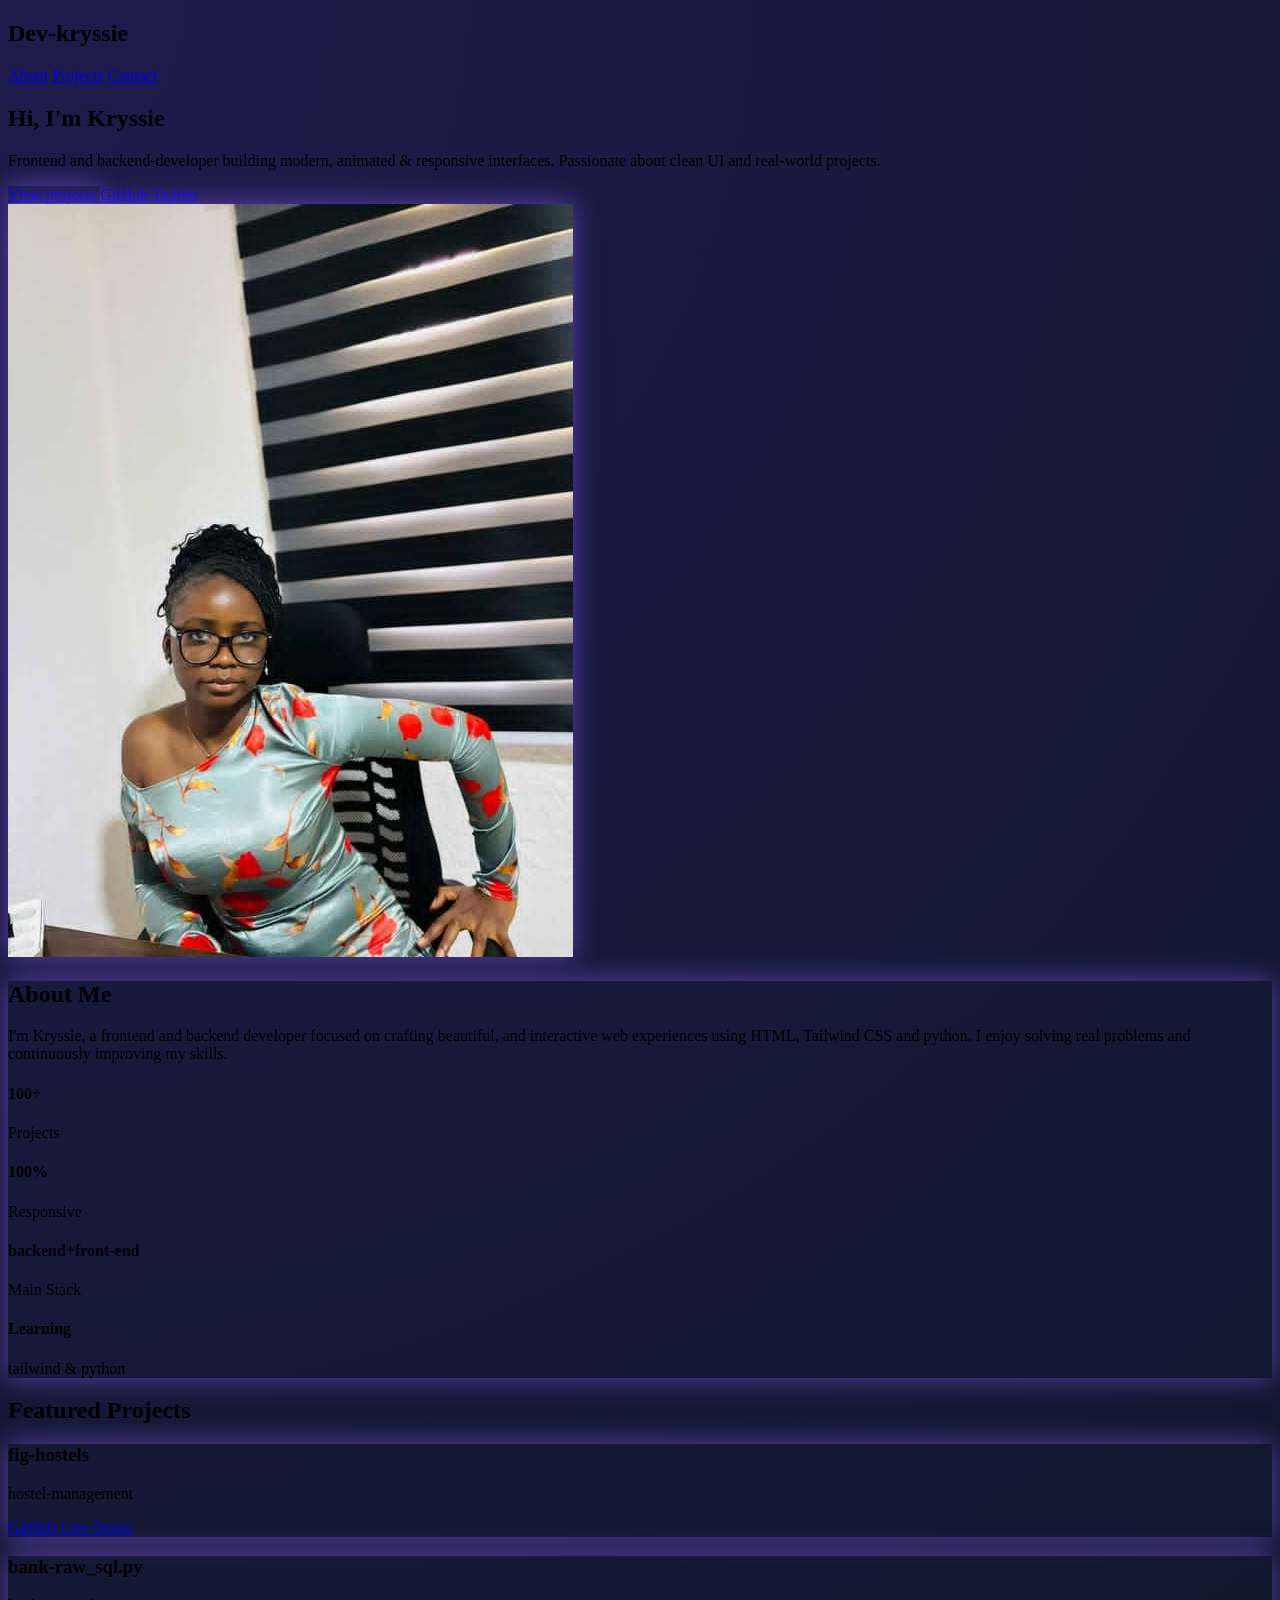
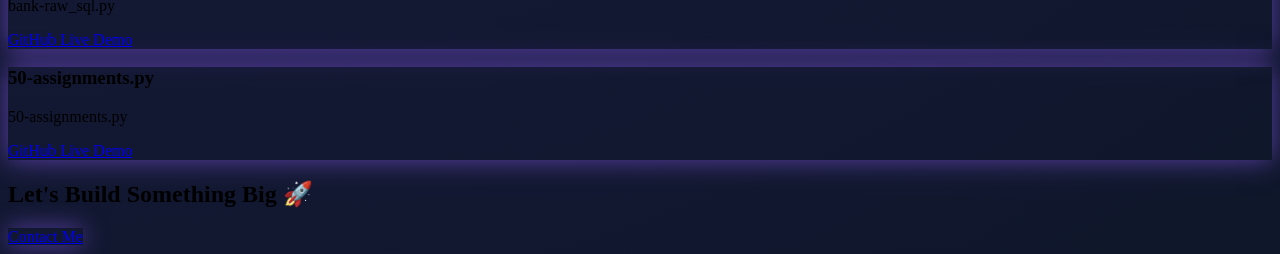
==== index.html @ d331d617 "move a file" ====
<!doctype html>
<html>
<head>
  <meta charset="UTF-8">
  <meta name="viewport" content="width=device-width, initial-scale=1.0">
  <link href="./output.css" rel="stylesheet">
</head>
<body>

  <style>
    body {
      background: radial-gradient(circle at top left, #1e1b4b, #0f172a);
    }

    .glow {
      box-shadow: 0 0 25px rgba(139, 92, 246, 0.6);
    }

    .floating {
      animation: float 4s ease-in-out infinite;
    }

    @keyframes float {
      0%,100% { transform: translateY(0); }
      50% { transform: translateY(-15px); }
    }
  </style>
</head>

<body class="text-white">

<!-- NAVBAR -->
<nav class="max-w-6xl mx-auto p-6 flex justify-between items-center">
  <h1 class="text-2xl font-bold text-pink-400">Dev-kryssie</h1>

  <div class="hidden md:flex gap-8">
    <a href="#about" class="hover:text-purple-400">About</a>
    <a href="#projects" class="hover:text-purple-400">Projects</a>
    <a href="#contact" class="hover:text-purple-400">Contact</a>
  </div>
</nav>

<!-- HERO -->
<section class="max-w-6xl mx-auto px-6 py-24 flex flex-col md:flex-row items-center gap-16">

  <!-- TEXT -->
  <div class="md:w-1/2" data-aos="fade-right">
    <h2 class="text-5xl md:text-6xl font-bold mb-6">
      Hi, I'm <span class="text-purple-400">Kryssie</span>
    </h2>

    <p class="text-gray-300 text-lg mb-8">
      Frontend and backend-developer building modern, animated & responsive interfaces.
      Passionate about clean UI and real-world projects.
    </p>

    <div class="flex gap-6">
      <a href="#projects"
         class="bg-purple-500 px-6 py-3 rounded-full glow hover:bg-purple-600 transition">
         View projects
      </a>

      <a href="https://github.com/devkryssie"
         target="_blank"
         class="border border-purple-400 px-6 py-3 rounded-full hover:bg-purple-400 hover:text-black transition">
         GitHub
      </a>
            <a href="https://twitter.com/christabel"
         target="_blank"
         class="border border-purple-400 px-6 py-3 rounded-full hover:bg-purple-400 hover:text-black transition">
         Twitter
      </a>
    </div>

    <!-- ICON LINKS -->
    <div class="flex gap-6 mt-6 text-2xl">
      <a href="https://github.com/christabel" target="_blank" class="hover:text-purple-400">
        <i class="fab fa-github"></i>
      </a>
      <a href="https://vercel.com/christabel" target="_blank" class="hover:text-purple-400">
        <i class="fas fa-globe"></i>
      </a>
    </div>
  </div>

  <!-- IMAGE -->
  <div class="md:w-1/2 flex justify-center" data-aos="fade-left">
    <img src="/assets/header/port.jfif"
         alt="Kryssie"
         class="w-80 h-80 object-cover  border-4 border-purple-500 glow floating">
  </div>

</section>

<!-- ABOUT -->
<section id="about" class="max-w-5xl mx-auto px-6 py-20">

  <div class="bg-white/10 backdrop-blur-lg p-10 rounded-3xl glow" data-aos="fade-up">
    <h2 class="text-3xl font-bold text-purple-400 mb-6">About Me</h2>

    <p class="text-gray-300 leading-relaxed mb-8">
      I'm Kryssie, a frontend and backend developer focused on crafting beautiful,
       and interactive web experiences using HTML, Tailwind CSS
      and python. I enjoy solving real problems and continuously improving
      my skills.
    </p>

    <!-- STATS -->
    <div class="grid grid-cols-2 md:grid-cols-4 gap-6 text-center">
      <div>
        <h4 class="text-2xl font-bold text-purple-400">100+</h4>
        <p class="text-gray-400">Projects</p>
      </div>
      <div>
        <h4 class="text-2xl font-bold text-purple-400">100%</h4>
        <p class="text-gray-400">Responsive</p>
      </div>
      <div>
        <h4 class="text-2xl font-bold text-purple-400">backend+front-end</h4>
        <p class="text-gray-400">Main Stack</p>
      </div>
      <div>
        <h4 class="text-2xl font-bold text-purple-400">Learning</h4>
        <p class="text-gray-400">tailwind & python</p>
      </div>
    </div>
  </div>

</section>

<!-- PROJECTS -->
<section id="projects" class="max-w-6xl mx-auto px-6 py-24">

  <h2 class="text-4xl font-bold text-center text-purple-400 mb-16"
      data-aos="fade-up">
      Featured Projects
  </h2>

  <div class="grid md:grid-cols-3 gap-10">

    <!-- PROJECT CARD -->
    <div class="bg-white/10 backdrop-blur-lg p-6 rounded-2xl hover:scale-105 transition glow"
         data-aos="zoom-in">
      


      <h3 class="text-xl font-semibold mb-2">fig-hostels</h3>

      <p class="text-gray-400 mb-4">
        hostel-management
      </p>

      <div class="flex gap-4">
        <a href="https://github.com/devkryssie/fig-hostels"
           target="_blank"
           class="text-purple-400 hover:underline">
           GitHub
        </a>
        <a href="https://fig-hostels.vercel.app"
           target="_blank"
           class="text-purple-400 hover:underline">
           Live Demo
        </a>
      </div>
      
    </div>

      <div class="grid md:grid-cols-3 gap-10">

    <!-- PROJECT CARD -->
    <div class="bg-white/10 backdrop-blur-lg w-80 p-6 rounded-2xl hover:scale-105 transition glow"
         data-aos="zoom-in">
      


      <h3 class="text-xl font-semibold mb-2">bank-raw_sql.py</h3>

      <p class="text-gray-400 mb-4">
        bank-raw_sql.py
      </p>

      <div class="flex gap-4">
        <a href="https://github.com/devkryssie/bank-raw_sql"
           target="_blank"
           class="text-purple-400 hover:underline">
           GitHub
        </a>
        <a href="https://christabel.vercel.app"
           target="_blank"
           class="text-purple-400 hover:underline">
           Live Demo
        </a>
      </div>
      
    </div>
  </div>
    <div class="grid md:grid-cols-3 gap-10">

    <!-- PROJECT CARD -->
    <div class="bg-white/10 backdrop-blur-lg p-6 rounded-2xl w-80 hover:scale-105 transition glow"
         data-aos="zoom-in">
      


      <h3 class="text-xl font-semibold mb-2">50-assignments.py</h3>

      <p class="text-gray-400 mb-4">
        50-assignments.py
      </p>

      <div class="flex gap-4">
        <a href="https://github.com/devkryssie/50-assignments.py"
           target="_blank"
           class="text-purple-400 hover:underline">
           GitHub
        </a>
        <a href="https://christabel.vercel.app"
           target="_blank"
           class="text-purple-400 hover:underline">
           Live Demo
        </a>
      </div>
      
    </div>
</section>

<!-- CONTACT -->
<section id="contact" class="text-center py-20">
  <h2 class="text-4xl font-bold text-purple-400 mb-6"
      data-aos="fade-up">
      Let's Build Something Big 🚀
  </h2>

  <a href="contact.html"
     class="bg-purple-500 px-8 py-4 rounded-full glow hover:bg-purple-600 transition">
     Contact Me
  </a>
</section>

<script>
  AOS.init({
    duration: 1000,
    once: true
  });
</script>


</body>
</html>
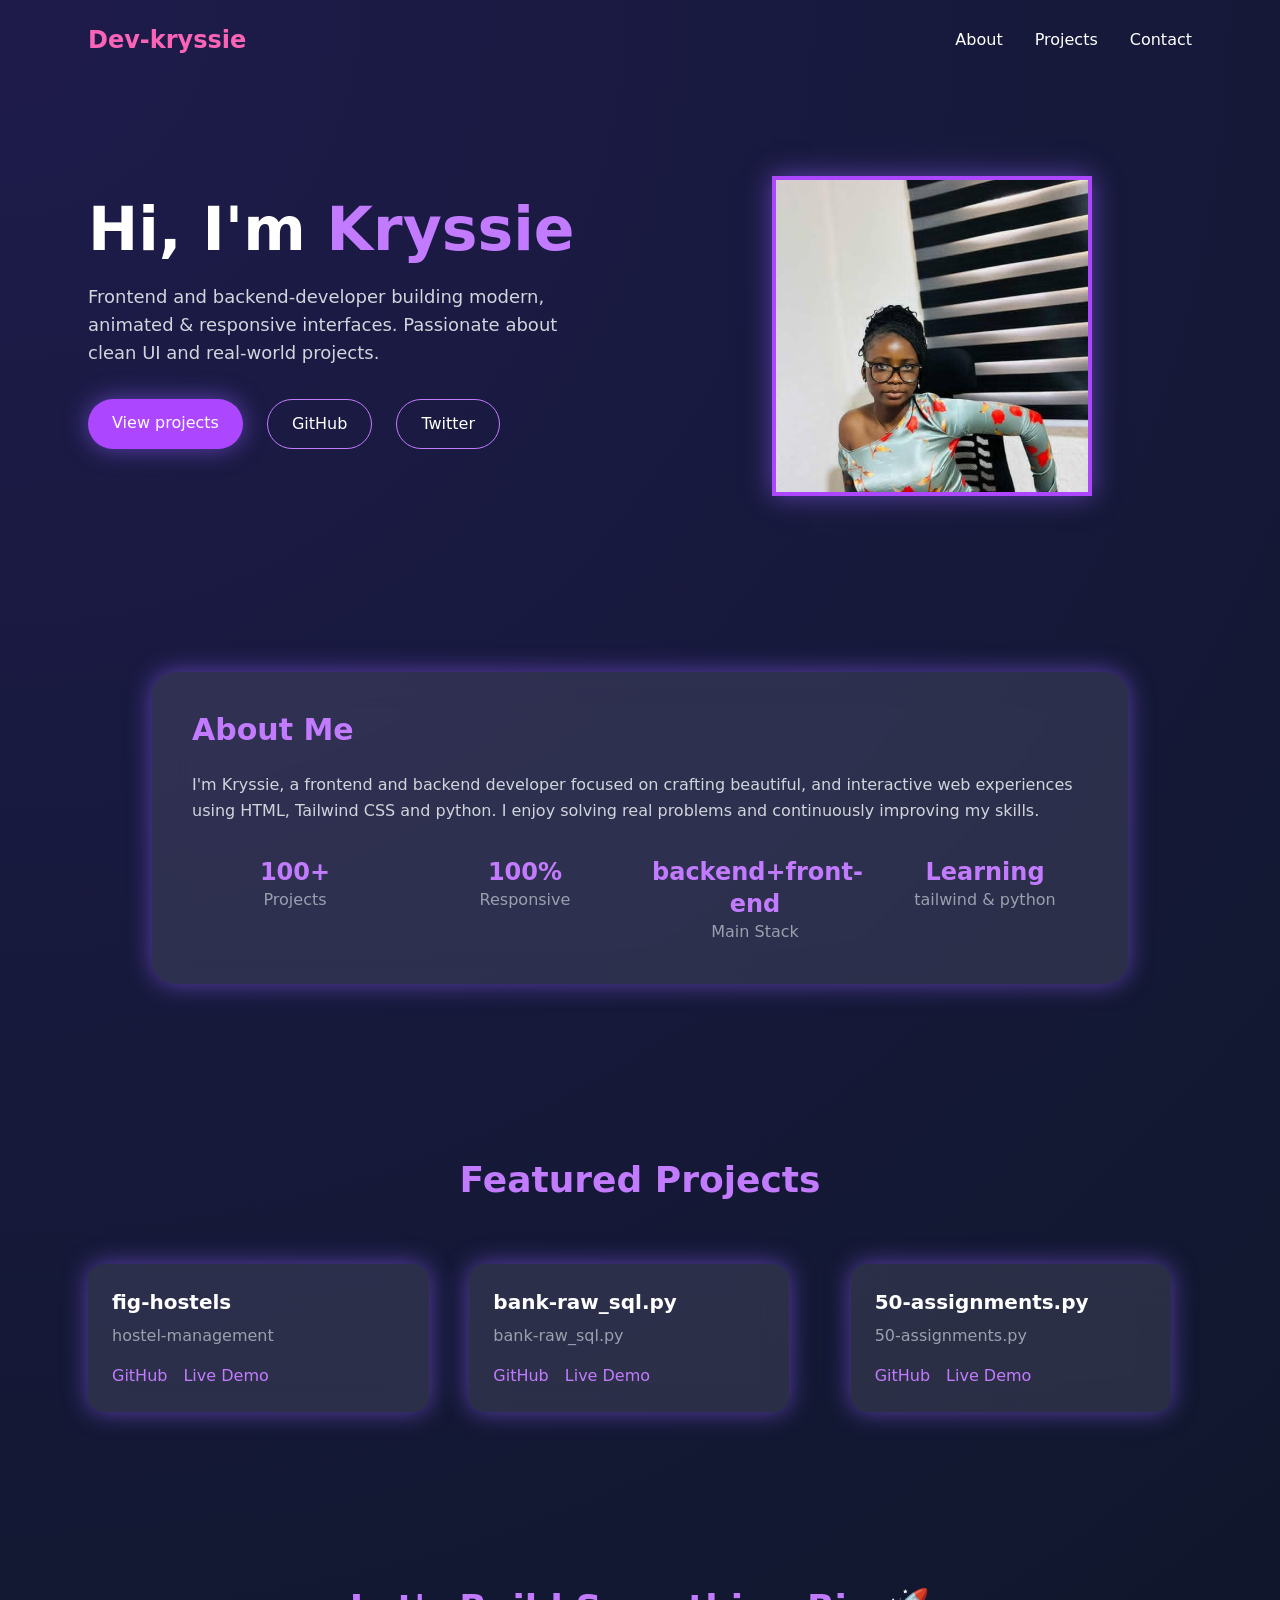
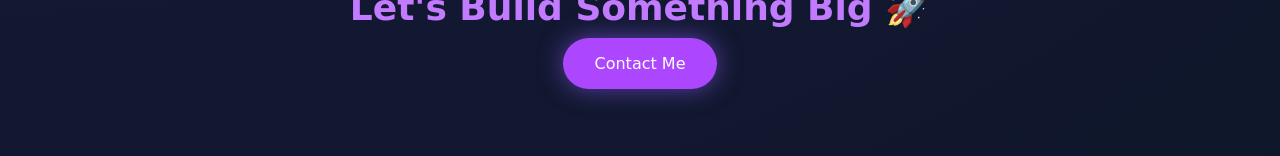
==== commit f61b5eea: "change" ====
--- a/index.html
+++ b/index.html
@@ -3,7 +3,7 @@
 <head>
   <meta charset="UTF-8">
   <meta name="viewport" content="width=device-width, initial-scale=1.0">
-  <link href="./output.css" rel="stylesheet">
+  <link href="src/output.css" rel="stylesheet">
 </head>
 <body>
 
--- a/src/output.css
+++ b/src/output.css
@@ -0,0 +1,677 @@
+/*! tailwindcss v4.2.1 | MIT License | https://tailwindcss.com */
+@layer properties;
+@layer theme, base, components, utilities;
+@layer theme {
+  :root, :host {
+    --font-sans: ui-sans-serif, system-ui, sans-serif, "Apple Color Emoji",
+      "Segoe UI Emoji", "Segoe UI Symbol", "Noto Color Emoji";
+    --font-mono: ui-monospace, SFMono-Regular, Menlo, Monaco, Consolas, "Liberation Mono",
+      "Courier New", monospace;
+    --color-purple-400: oklch(71.4% 0.203 305.504);
+    --color-purple-500: oklch(62.7% 0.265 303.9);
+    --color-purple-600: oklch(55.8% 0.288 302.321);
+    --color-pink-400: oklch(71.8% 0.202 349.761);
+    --color-gray-300: oklch(87.2% 0.01 258.338);
+    --color-gray-400: oklch(70.7% 0.022 261.325);
+    --color-black: #000;
+    --color-white: #fff;
+    --spacing: 0.25rem;
+    --container-4xl: 56rem;
+    --container-5xl: 64rem;
+    --container-6xl: 72rem;
+    --text-lg: 1.125rem;
+    --text-lg--line-height: calc(1.75 / 1.125);
+    --text-xl: 1.25rem;
+    --text-xl--line-height: calc(1.75 / 1.25);
+    --text-2xl: 1.5rem;
+    --text-2xl--line-height: calc(2 / 1.5);
+    --text-3xl: 1.875rem;
+    --text-3xl--line-height: calc(2.25 / 1.875);
+    --text-4xl: 2.25rem;
+    --text-4xl--line-height: calc(2.5 / 2.25);
+    --text-5xl: 3rem;
+    --text-5xl--line-height: 1;
+    --text-6xl: 3.75rem;
+    --text-6xl--line-height: 1;
+    --font-weight-semibold: 600;
+    --font-weight-bold: 700;
+    --leading-relaxed: 1.625;
+    --radius-xl: 0.75rem;
+    --radius-2xl: 1rem;
+    --radius-3xl: 1.5rem;
+    --ease-in-out: cubic-bezier(0.4, 0, 0.2, 1);
+    --blur-lg: 16px;
+    --default-transition-duration: 150ms;
+    --default-transition-timing-function: cubic-bezier(0.4, 0, 0.2, 1);
+    --default-font-family: var(--font-sans);
+    --default-mono-font-family: var(--font-mono);
+  }
+}
+@layer base {
+  *, ::after, ::before, ::backdrop, ::file-selector-button {
+    box-sizing: border-box;
+    margin: 0;
+    padding: 0;
+    border: 0 solid;
+  }
+  html, :host {
+    line-height: 1.5;
+    -webkit-text-size-adjust: 100%;
+    tab-size: 4;
+    font-family: var(--default-font-family, ui-sans-serif, system-ui, sans-serif, "Apple Color Emoji", "Segoe UI Emoji", "Segoe UI Symbol", "Noto Color Emoji");
+    font-feature-settings: var(--default-font-feature-settings, normal);
+    font-variation-settings: var(--default-font-variation-settings, normal);
+    -webkit-tap-highlight-color: transparent;
+  }
+  hr {
+    height: 0;
+    color: inherit;
+    border-top-width: 1px;
+  }
+  abbr:where([title]) {
+    -webkit-text-decoration: underline dotted;
+    text-decoration: underline dotted;
+  }
+  h1, h2, h3, h4, h5, h6 {
+    font-size: inherit;
+    font-weight: inherit;
+  }
+  a {
+    color: inherit;
+    -webkit-text-decoration: inherit;
+    text-decoration: inherit;
+  }
+  b, strong {
+    font-weight: bolder;
+  }
+  code, kbd, samp, pre {
+    font-family: var(--default-mono-font-family, ui-monospace, SFMono-Regular, Menlo, Monaco, Consolas, "Liberation Mono", "Courier New", monospace);
+    font-feature-settings: var(--default-mono-font-feature-settings, normal);
+    font-variation-settings: var(--default-mono-font-variation-settings, normal);
+    font-size: 1em;
+  }
+  small {
+    font-size: 80%;
+  }
+  sub, sup {
+    font-size: 75%;
+    line-height: 0;
+    position: relative;
+    vertical-align: baseline;
+  }
+  sub {
+    bottom: -0.25em;
+  }
+  sup {
+    top: -0.5em;
+  }
+  table {
+    text-indent: 0;
+    border-color: inherit;
+    border-collapse: collapse;
+  }
+  :-moz-focusring {
+    outline: auto;
+  }
+  progress {
+    vertical-align: baseline;
+  }
+  summary {
+    display: list-item;
+  }
+  ol, ul, menu {
+    list-style: none;
+  }
+  img, svg, video, canvas, audio, iframe, embed, object {
+    display: block;
+    vertical-align: middle;
+  }
+  img, video {
+    max-width: 100%;
+    height: auto;
+  }
+  button, input, select, optgroup, textarea, ::file-selector-button {
+    font: inherit;
+    font-feature-settings: inherit;
+    font-variation-settings: inherit;
+    letter-spacing: inherit;
+    color: inherit;
+    border-radius: 0;
+    background-color: transparent;
+    opacity: 1;
+  }
+  :where(select:is([multiple], [size])) optgroup {
+    font-weight: bolder;
+  }
+  :where(select:is([multiple], [size])) optgroup option {
+    padding-inline-start: 20px;
+  }
+  ::file-selector-button {
+    margin-inline-end: 4px;
+  }
+  ::placeholder {
+    opacity: 1;
+  }
+  @supports (not (-webkit-appearance: -apple-pay-button))  or (contain-intrinsic-size: 1px) {
+    ::placeholder {
+      color: currentcolor;
+      @supports (color: color-mix(in lab, red, red)) {
+        color: color-mix(in oklab, currentcolor 50%, transparent);
+      }
+    }
+  }
+  textarea {
+    resize: vertical;
+  }
+  ::-webkit-search-decoration {
+    -webkit-appearance: none;
+  }
+  ::-webkit-date-and-time-value {
+    min-height: 1lh;
+    text-align: inherit;
+  }
+  ::-webkit-datetime-edit {
+    display: inline-flex;
+  }
+  ::-webkit-datetime-edit-fields-wrapper {
+    padding: 0;
+  }
+  ::-webkit-datetime-edit, ::-webkit-datetime-edit-year-field, ::-webkit-datetime-edit-month-field, ::-webkit-datetime-edit-day-field, ::-webkit-datetime-edit-hour-field, ::-webkit-datetime-edit-minute-field, ::-webkit-datetime-edit-second-field, ::-webkit-datetime-edit-millisecond-field, ::-webkit-datetime-edit-meridiem-field {
+    padding-block: 0;
+  }
+  ::-webkit-calendar-picker-indicator {
+    line-height: 1;
+  }
+  :-moz-ui-invalid {
+    box-shadow: none;
+  }
+  button, input:where([type="button"], [type="reset"], [type="submit"]), ::file-selector-button {
+    appearance: button;
+  }
+  ::-webkit-inner-spin-button, ::-webkit-outer-spin-button {
+    height: auto;
+  }
+  [hidden]:where(:not([hidden="until-found"])) {
+    display: none !important;
+  }
+}
+@layer utilities {
+  .mx-auto {
+    margin-inline: auto;
+  }
+  .mt-6 {
+    margin-top: calc(var(--spacing) * 6);
+  }
+  .mt-10 {
+    margin-top: calc(var(--spacing) * 10);
+  }
+  .mb-2 {
+    margin-bottom: calc(var(--spacing) * 2);
+  }
+  .mb-4 {
+    margin-bottom: calc(var(--spacing) * 4);
+  }
+  .mb-6 {
+    margin-bottom: calc(var(--spacing) * 6);
+  }
+  .mb-8 {
+    margin-bottom: calc(var(--spacing) * 8);
+  }
+  .mb-16 {
+    margin-bottom: calc(var(--spacing) * 16);
+  }
+  .flex {
+    display: flex;
+  }
+  .grid {
+    display: grid;
+  }
+  .hidden {
+    display: none;
+  }
+  .table {
+    display: table;
+  }
+  .h-7 {
+    height: calc(var(--spacing) * 7);
+  }
+  .h-8 {
+    height: calc(var(--spacing) * 8);
+  }
+  .h-72 {
+    height: calc(var(--spacing) * 72);
+  }
+  .h-80 {
+    height: calc(var(--spacing) * 80);
+  }
+  .w-1 {
+    width: calc(var(--spacing) * 1);
+  }
+  .w-7 {
+    width: calc(var(--spacing) * 7);
+  }
+  .w-8 {
+    width: calc(var(--spacing) * 8);
+  }
+  .w-10 {
+    width: calc(var(--spacing) * 10);
+  }
+  .w-72 {
+    width: calc(var(--spacing) * 72);
+  }
+  .w-80 {
+    width: calc(var(--spacing) * 80);
+  }
+  .w-100 {
+    width: calc(var(--spacing) * 100);
+  }
+  .max-w-4xl {
+    max-width: var(--container-4xl);
+  }
+  .max-w-5xl {
+    max-width: var(--container-5xl);
+  }
+  .max-w-6xl {
+    max-width: var(--container-6xl);
+  }
+  .border-collapse {
+    border-collapse: collapse;
+  }
+  .transform {
+    transform: var(--tw-rotate-x,) var(--tw-rotate-y,) var(--tw-rotate-z,) var(--tw-skew-x,) var(--tw-skew-y,);
+  }
+  .resize {
+    resize: both;
+  }
+  .grid-cols-2 {
+    grid-template-columns: repeat(2, minmax(0, 1fr));
+  }
+  .flex-col {
+    flex-direction: column;
+  }
+  .items-center {
+    align-items: center;
+  }
+  .justify-between {
+    justify-content: space-between;
+  }
+  .justify-center {
+    justify-content: center;
+  }
+  .gap-4 {
+    gap: calc(var(--spacing) * 4);
+  }
+  .gap-6 {
+    gap: calc(var(--spacing) * 6);
+  }
+  .gap-8 {
+    gap: calc(var(--spacing) * 8);
+  }
+  .gap-10 {
+    gap: calc(var(--spacing) * 10);
+  }
+  .gap-16 {
+    gap: calc(var(--spacing) * 16);
+  }
+  .space-y-6 {
+    :where(& > :not(:last-child)) {
+      --tw-space-y-reverse: 0;
+      margin-block-start: calc(calc(var(--spacing) * 6) * var(--tw-space-y-reverse));
+      margin-block-end: calc(calc(var(--spacing) * 6) * calc(1 - var(--tw-space-y-reverse)));
+    }
+  }
+  .rounded-2xl {
+    border-radius: var(--radius-2xl);
+  }
+  .rounded-3xl {
+    border-radius: var(--radius-3xl);
+  }
+  .rounded-full {
+    border-radius: calc(infinity * 1px);
+  }
+  .rounded-xl {
+    border-radius: var(--radius-xl);
+  }
+  .border {
+    border-style: var(--tw-border-style);
+    border-width: 1px;
+  }
+  .border-4 {
+    border-style: var(--tw-border-style);
+    border-width: 4px;
+  }
+  .border-purple-400 {
+    border-color: var(--color-purple-400);
+  }
+  .border-purple-500 {
+    border-color: var(--color-purple-500);
+  }
+  .bg-purple-500 {
+    background-color: var(--color-purple-500);
+  }
+  .bg-white {
+    background-color: var(--color-white);
+  }
+  .bg-white\/10 {
+    background-color: color-mix(in srgb, #fff 10%, transparent);
+    @supports (color: color-mix(in lab, red, red)) {
+      background-color: color-mix(in oklab, var(--color-white) 10%, transparent);
+    }
+  }
+  .object-cover {
+    object-fit: cover;
+  }
+  .p-6 {
+    padding: calc(var(--spacing) * 6);
+  }
+  .p-10 {
+    padding: calc(var(--spacing) * 10);
+  }
+  .px-6 {
+    padding-inline: calc(var(--spacing) * 6);
+  }
+  .px-8 {
+    padding-inline: calc(var(--spacing) * 8);
+  }
+  .py-3 {
+    padding-block: calc(var(--spacing) * 3);
+  }
+  .py-4 {
+    padding-block: calc(var(--spacing) * 4);
+  }
+  .py-20 {
+    padding-block: calc(var(--spacing) * 20);
+  }
+  .py-24 {
+    padding-block: calc(var(--spacing) * 24);
+  }
+  .text-center {
+    text-align: center;
+  }
+  .text-2xl {
+    font-size: var(--text-2xl);
+    line-height: var(--tw-leading, var(--text-2xl--line-height));
+  }
+  .text-3xl {
+    font-size: var(--text-3xl);
+    line-height: var(--tw-leading, var(--text-3xl--line-height));
+  }
+  .text-4xl {
+    font-size: var(--text-4xl);
+    line-height: var(--tw-leading, var(--text-4xl--line-height));
+  }
+  .text-5xl {
+    font-size: var(--text-5xl);
+    line-height: var(--tw-leading, var(--text-5xl--line-height));
+  }
+  .text-lg {
+    font-size: var(--text-lg);
+    line-height: var(--tw-leading, var(--text-lg--line-height));
+  }
+  .text-xl {
+    font-size: var(--text-xl);
+    line-height: var(--tw-leading, var(--text-xl--line-height));
+  }
+  .leading-relaxed {
+    --tw-leading: var(--leading-relaxed);
+    line-height: var(--leading-relaxed);
+  }
+  .font-bold {
+    --tw-font-weight: var(--font-weight-bold);
+    font-weight: var(--font-weight-bold);
+  }
+  .font-semibold {
+    --tw-font-weight: var(--font-weight-semibold);
+    font-weight: var(--font-weight-semibold);
+  }
+  .text-gray-300 {
+    color: var(--color-gray-300);
+  }
+  .text-gray-400 {
+    color: var(--color-gray-400);
+  }
+  .text-pink-400 {
+    color: var(--color-pink-400);
+  }
+  .text-purple-400 {
+    color: var(--color-purple-400);
+  }
+  .text-white {
+    color: var(--color-white);
+  }
+  .underline {
+    text-decoration-line: underline;
+  }
+  .outline {
+    outline-style: var(--tw-outline-style);
+    outline-width: 1px;
+  }
+  .backdrop-blur-lg {
+    --tw-backdrop-blur: blur(var(--blur-lg));
+    -webkit-backdrop-filter: var(--tw-backdrop-blur,) var(--tw-backdrop-brightness,) var(--tw-backdrop-contrast,) var(--tw-backdrop-grayscale,) var(--tw-backdrop-hue-rotate,) var(--tw-backdrop-invert,) var(--tw-backdrop-opacity,) var(--tw-backdrop-saturate,) var(--tw-backdrop-sepia,);
+    backdrop-filter: var(--tw-backdrop-blur,) var(--tw-backdrop-brightness,) var(--tw-backdrop-contrast,) var(--tw-backdrop-grayscale,) var(--tw-backdrop-hue-rotate,) var(--tw-backdrop-invert,) var(--tw-backdrop-opacity,) var(--tw-backdrop-saturate,) var(--tw-backdrop-sepia,);
+  }
+  .backdrop-filter {
+    -webkit-backdrop-filter: var(--tw-backdrop-blur,) var(--tw-backdrop-brightness,) var(--tw-backdrop-contrast,) var(--tw-backdrop-grayscale,) var(--tw-backdrop-hue-rotate,) var(--tw-backdrop-invert,) var(--tw-backdrop-opacity,) var(--tw-backdrop-saturate,) var(--tw-backdrop-sepia,);
+    backdrop-filter: var(--tw-backdrop-blur,) var(--tw-backdrop-brightness,) var(--tw-backdrop-contrast,) var(--tw-backdrop-grayscale,) var(--tw-backdrop-hue-rotate,) var(--tw-backdrop-invert,) var(--tw-backdrop-opacity,) var(--tw-backdrop-saturate,) var(--tw-backdrop-sepia,);
+  }
+  .transition {
+    transition-property: color, background-color, border-color, outline-color, text-decoration-color, fill, stroke, --tw-gradient-from, --tw-gradient-via, --tw-gradient-to, opacity, box-shadow, transform, translate, scale, rotate, filter, -webkit-backdrop-filter, backdrop-filter, display, content-visibility, overlay, pointer-events;
+    transition-timing-function: var(--tw-ease, var(--default-transition-timing-function));
+    transition-duration: var(--tw-duration, var(--default-transition-duration));
+  }
+  .ease-in-out {
+    --tw-ease: var(--ease-in-out);
+    transition-timing-function: var(--ease-in-out);
+  }
+  .hover\:scale-105 {
+    &:hover {
+      @media (hover: hover) {
+        --tw-scale-x: 105%;
+        --tw-scale-y: 105%;
+        --tw-scale-z: 105%;
+        scale: var(--tw-scale-x) var(--tw-scale-y);
+      }
+    }
+  }
+  .hover\:bg-purple-400 {
+    &:hover {
+      @media (hover: hover) {
+        background-color: var(--color-purple-400);
+      }
+    }
+  }
+  .hover\:bg-purple-600 {
+    &:hover {
+      @media (hover: hover) {
+        background-color: var(--color-purple-600);
+      }
+    }
+  }
+  .hover\:text-black {
+    &:hover {
+      @media (hover: hover) {
+        color: var(--color-black);
+      }
+    }
+  }
+  .hover\:text-purple-400 {
+    &:hover {
+      @media (hover: hover) {
+        color: var(--color-purple-400);
+      }
+    }
+  }
+  .hover\:text-white {
+    &:hover {
+      @media (hover: hover) {
+        color: var(--color-white);
+      }
+    }
+  }
+  .hover\:underline {
+    &:hover {
+      @media (hover: hover) {
+        text-decoration-line: underline;
+      }
+    }
+  }
+  .md\:flex {
+    @media (width >= 48rem) {
+      display: flex;
+    }
+  }
+  .md\:w-1\/2 {
+    @media (width >= 48rem) {
+      width: calc(1 / 2 * 100%);
+    }
+  }
+  .md\:grid-cols-3 {
+    @media (width >= 48rem) {
+      grid-template-columns: repeat(3, minmax(0, 1fr));
+    }
+  }
+  .md\:grid-cols-4 {
+    @media (width >= 48rem) {
+      grid-template-columns: repeat(4, minmax(0, 1fr));
+    }
+  }
+  .md\:flex-row {
+    @media (width >= 48rem) {
+      flex-direction: row;
+    }
+  }
+  .md\:text-6xl {
+    @media (width >= 48rem) {
+      font-size: var(--text-6xl);
+      line-height: var(--tw-leading, var(--text-6xl--line-height));
+    }
+  }
+}
+@property --tw-rotate-x {
+  syntax: "*";
+  inherits: false;
+}
+@property --tw-rotate-y {
+  syntax: "*";
+  inherits: false;
+}
+@property --tw-rotate-z {
+  syntax: "*";
+  inherits: false;
+}
+@property --tw-skew-x {
+  syntax: "*";
+  inherits: false;
+}
+@property --tw-skew-y {
+  syntax: "*";
+  inherits: false;
+}
+@property --tw-space-y-reverse {
+  syntax: "*";
+  inherits: false;
+  initial-value: 0;
+}
+@property --tw-border-style {
+  syntax: "*";
+  inherits: false;
+  initial-value: solid;
+}
+@property --tw-leading {
+  syntax: "*";
+  inherits: false;
+}
+@property --tw-font-weight {
+  syntax: "*";
+  inherits: false;
+}
+@property --tw-outline-style {
+  syntax: "*";
+  inherits: false;
+  initial-value: solid;
+}
+@property --tw-backdrop-blur {
+  syntax: "*";
+  inherits: false;
+}
+@property --tw-backdrop-brightness {
+  syntax: "*";
+  inherits: false;
+}
+@property --tw-backdrop-contrast {
+  syntax: "*";
+  inherits: false;
+}
+@property --tw-backdrop-grayscale {
+  syntax: "*";
+  inherits: false;
+}
+@property --tw-backdrop-hue-rotate {
+  syntax: "*";
+  inherits: false;
+}
+@property --tw-backdrop-invert {
+  syntax: "*";
+  inherits: false;
+}
+@property --tw-backdrop-opacity {
+  syntax: "*";
+  inherits: false;
+}
+@property --tw-backdrop-saturate {
+  syntax: "*";
+  inherits: false;
+}
+@property --tw-backdrop-sepia {
+  syntax: "*";
+  inherits: false;
+}
+@property --tw-ease {
+  syntax: "*";
+  inherits: false;
+}
+@property --tw-scale-x {
+  syntax: "*";
+  inherits: false;
+  initial-value: 1;
+}
+@property --tw-scale-y {
+  syntax: "*";
+  inherits: false;
+  initial-value: 1;
+}
+@property --tw-scale-z {
+  syntax: "*";
+  inherits: false;
+  initial-value: 1;
+}
+@layer properties {
+  @supports ((-webkit-hyphens: none) and (not (margin-trim: inline))) or ((-moz-orient: inline) and (not (color:rgb(from red r g b)))) {
+    *, ::before, ::after, ::backdrop {
+      --tw-rotate-x: initial;
+      --tw-rotate-y: initial;
+      --tw-rotate-z: initial;
+      --tw-skew-x: initial;
+      --tw-skew-y: initial;
+      --tw-space-y-reverse: 0;
+      --tw-border-style: solid;
+      --tw-leading: initial;
+      --tw-font-weight: initial;
+      --tw-outline-style: solid;
+      --tw-backdrop-blur: initial;
+      --tw-backdrop-brightness: initial;
+      --tw-backdrop-contrast: initial;
+      --tw-backdrop-grayscale: initial;
+      --tw-backdrop-hue-rotate: initial;
+      --tw-backdrop-invert: initial;
+      --tw-backdrop-opacity: initial;
+      --tw-backdrop-saturate: initial;
+      --tw-backdrop-sepia: initial;
+      --tw-ease: initial;
+      --tw-scale-x: 1;
+      --tw-scale-y: 1;
+      --tw-scale-z: 1;
+    }
+  }
+}
